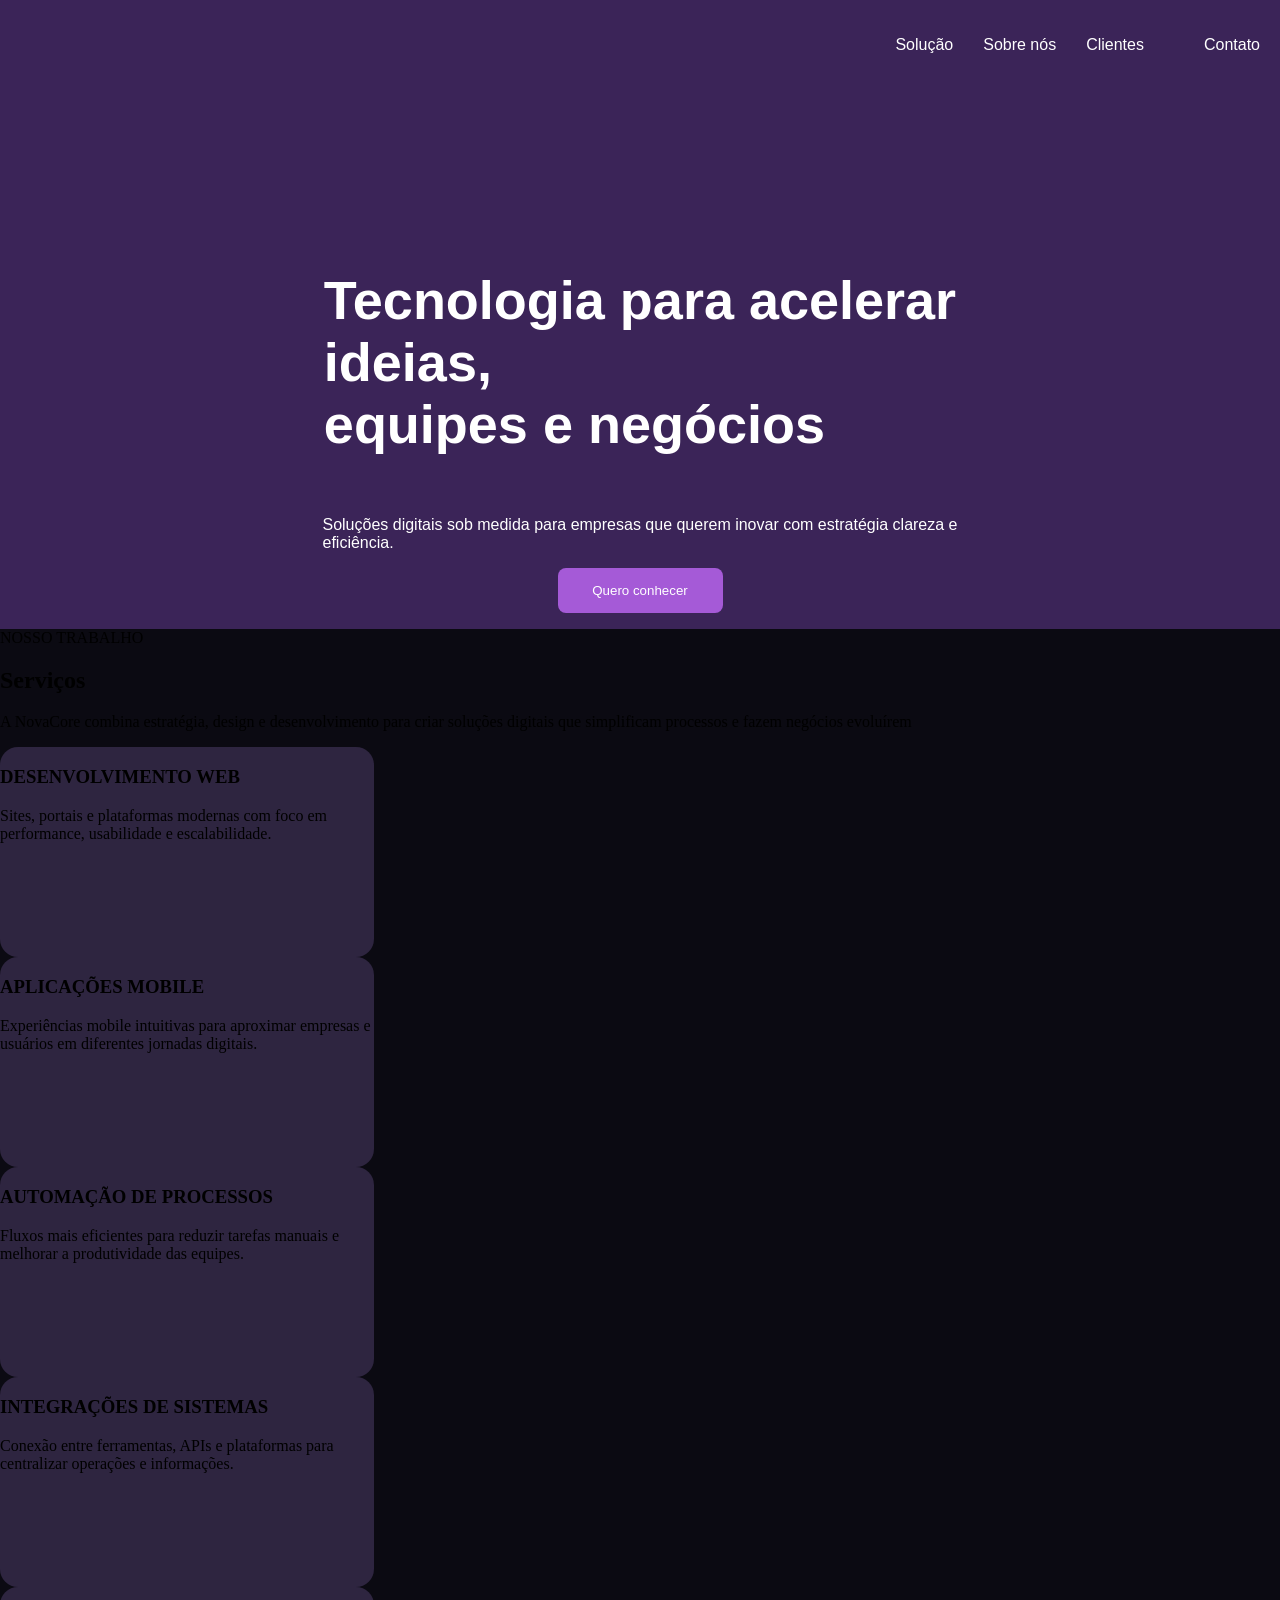
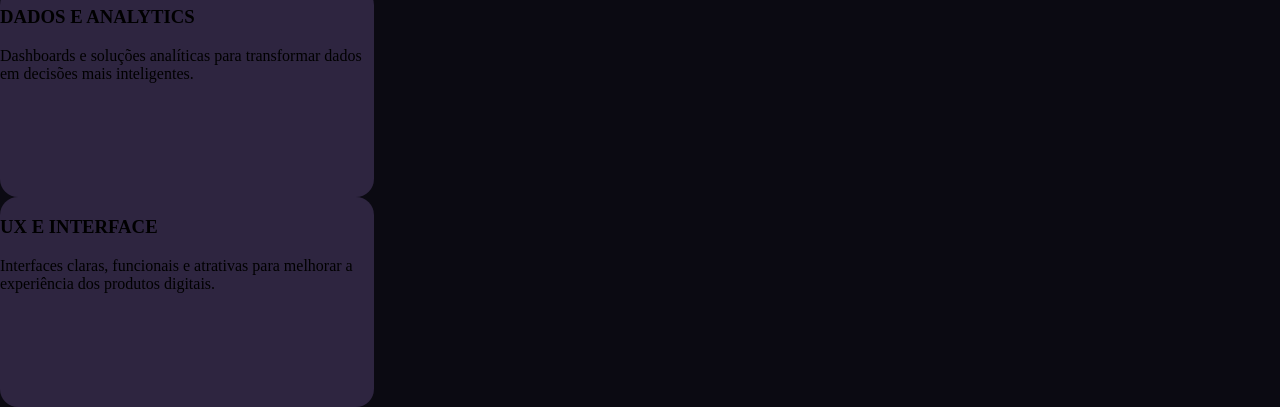
==== aula01/idenx.html @ c2e6a160 "feat:aula01" ====
<!DOCTYPE html>
<html lang="en">
<head>
    <meta charset="UTF-8">
    <meta name="viewport" content="width=device-width, initial-scale=1.0">
    <link rel="stylesheet" href="./style.css">
    <title>Aula01</title>
</head>
<body>
    <main>

        <header>
            <nav>
                
                <ul class="ul">
                    <!-- <p>NovaCore</p> -->
                    <li><a href="">Solução</a></li>
                    <li><a href="">Sobre nós</a></li>
                    <li><a href="">Clientes<C/a></li>
                    <li><a href="">Contato</a></li>
                </ul>
            </nav>
     </header>

     <section class="menu">
        <h1>Tecnologia para acelerar<br>ideias,<br>equipes e negócios</h1>
        <p>Soluções digitais sob medida para empresas que querem inovar com estratégia clareza e <br>eficiência.</p>
        <button>Quero conhecer</button>
    </section>


    <section class="servicos">

        <p>NOSSO TRABALHO</p>
        <h2>Serviços</h2>
        <p>A NovaCore combina estratégia, design e desenvolvimento para criar soluções digitais que simplificam processos e fazem
        negócios evoluírem</p>

        <div class="grid">

            <div class="caixa-1">

                <h3>DESENVOLVIMENTO WEB</h3>
                <p>Sites, portais e plataformas modernas com foco em performance, usabilidade e escalabilidade.</p>

            </div>

            <div class="caixa-1">
            
                <h3>APLICAÇÕES MOBILE</h3>
                <p>Experiências mobile intuitivas para aproximar empresas e usuários em diferentes jornadas digitais.</p>
            
            </div>

            <div class="caixa-1">
            
                <h3>AUTOMAÇÃO DE PROCESSOS</h3>
                <p>Fluxos mais eficientes para reduzir tarefas manuais e melhorar a produtividade das equipes.</p>
            
            </div>

            <div class="caixa-1">
            
                <h3>INTEGRAÇÕES DE SISTEMAS</h3>
                <p>Conexão entre ferramentas, APIs e plataformas para centralizar operações e informações.</p>
            
            </div>

            <div class="caixa-1">
            
                <h3>DADOS E ANALYTICS</h3>
                <p>Dashboards e soluções analíticas para transformar dados em decisões mais inteligentes.</p>
            
            </div>

            <div class="caixa-1">
            
                <h3>UX E INTERFACE</h3>
                <p>Interfaces claras, funcionais e atrativas para melhorar a experiência dos produtos digitais.</p>
            
            </div>


        </div>

    </section>
</main>
    
</body>
</html>
---- aula01/style.css ----
body{
    background-color: #3b2458;
    margin: 0;
    padding: 0;
}

.ul{
    display: flex;
    justify-content: flex-end;
    gap: 30px;
    
    list-style: none;
    padding: 20px;
    color:white;

    a{
        color:white;
        text-decoration: none;
        font-family: Arial, Helvetica, sans-serif;
        
    }
}

.menu{
    display: flex;
    flex-direction: column;
    align-items: center;
    
    margin-top: 150px;
    color:white;

    font-family:Arial, Helvetica, sans-serif;

    h1{
        font-size:54px;
    }

    p {
        font-size: 16px;
    }

    button{

        border: none;
        border-radius: 8px;
        color: white;
        background-color: #a55ad7;

        width: 165px;
        height: 45px;

        cursor: pointer;
    }
}

.servicos{
    background-color: #0b0a12;
}

.grid{
    display: grid;
    
}
.caixa-1{
    background-color: #2e2540;
    border-radius: 18px;
    width: 374px;
    height: 210px;

    padding: 28px, 26px, 28px, 26px;
    gap:14px;
}
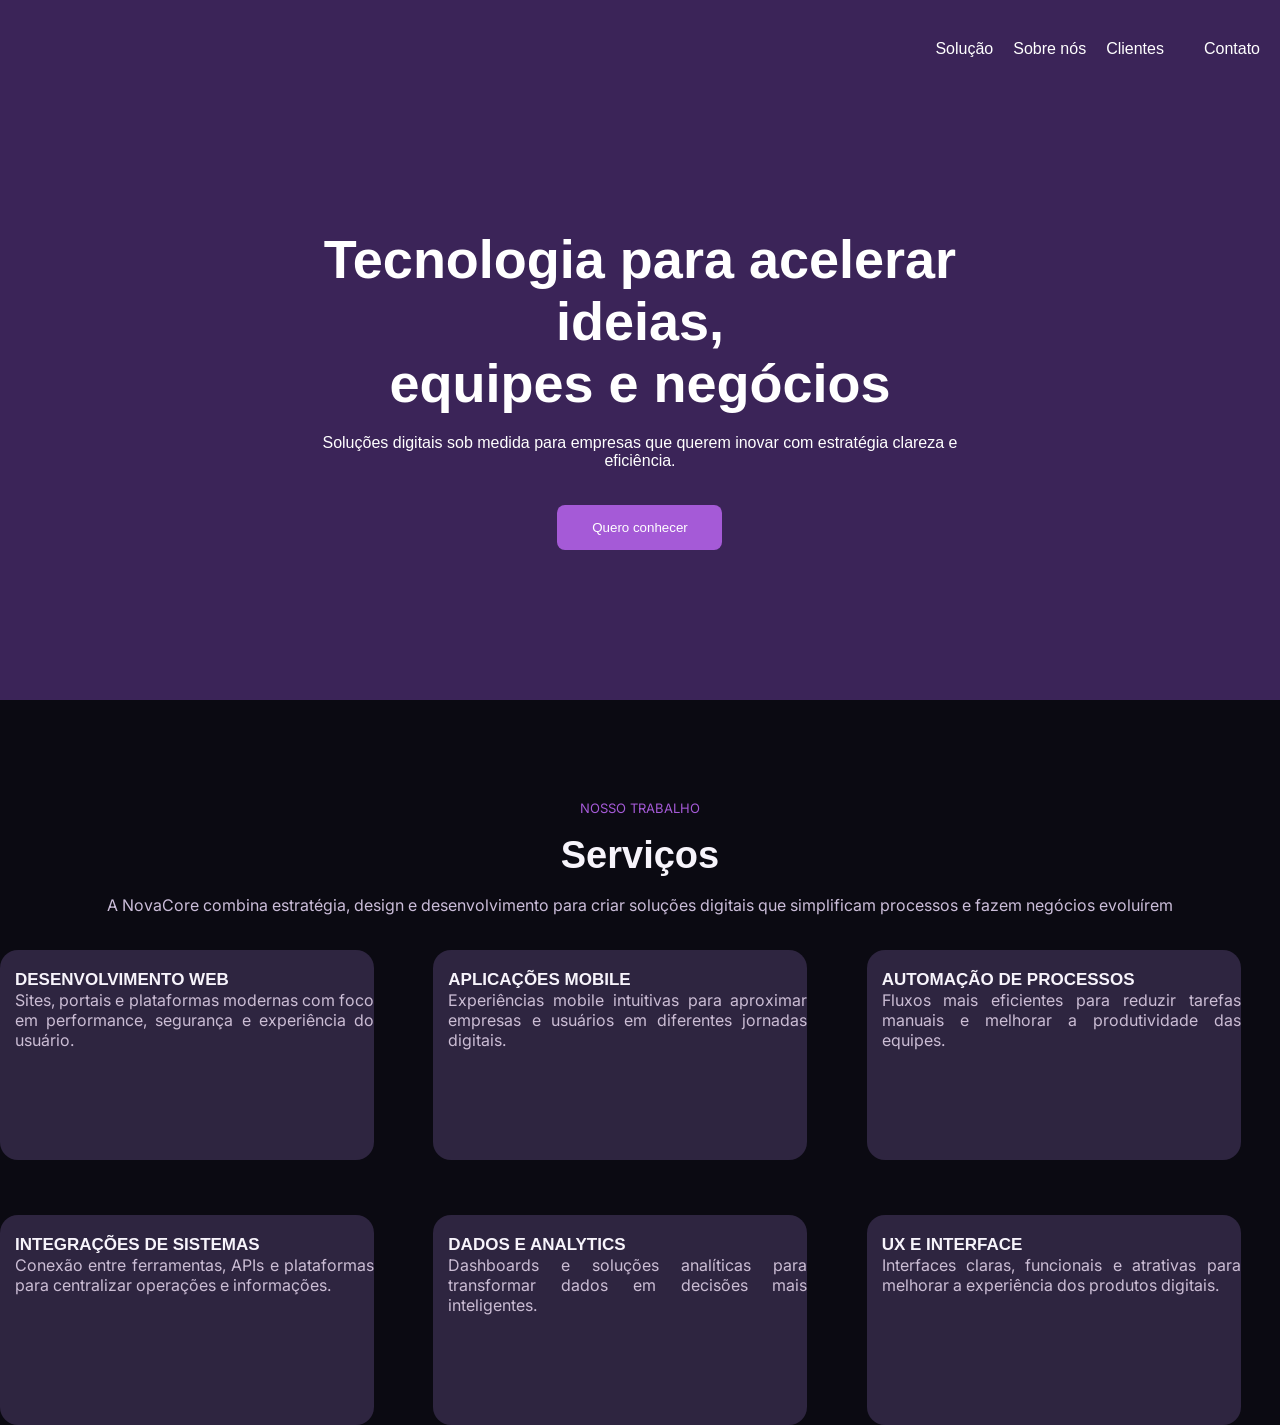
==== commit e1b7cb59: "fix:header-secao" ====
--- a/aula01/idenx.html
+++ b/aula01/idenx.html
@@ -1,90 +1,149 @@
 <!DOCTYPE html>
 <html lang="en">
+
 <head>
     <meta charset="UTF-8">
     <meta name="viewport" content="width=device-width, initial-scale=1.0">
     <link rel="stylesheet" href="./style.css">
     <title>Aula01</title>
 </head>
+
 <body>
-    <main>
+    <header>
+        <div class="container">
+            <div class="logo">
+                <!-- <p>NovaCore</p> -->
+            </div>
 
-        <header>
             <nav>
-                
+
                 <ul class="ul">
-                    <!-- <p>NovaCore</p> -->
+
                     <li><a href="">Solução</a></li>
                     <li><a href="">Sobre nós</a></li>
-                    <li><a href="">Clientes<C/a></li>
+                    <li><a href="">Clientes<C /a>
+                    </li>
                     <li><a href="">Contato</a></li>
+
                 </ul>
             </nav>
-     </header>
 
-     <section class="menu">
-        <h1>Tecnologia para acelerar<br>ideias,<br>equipes e negócios</h1>
-        <p>Soluções digitais sob medida para empresas que querem inovar com estratégia clareza e <br>eficiência.</p>
-        <button>Quero conhecer</button>
-    </section>
+        </div>
 
+    </header>
+
+    <main class="hero">
+
+        <div class="hero-container">
+
+            <h1>Tecnologia para acelerar<br>
+                ideias,<br>
+                equipes e negócios</h1>
+
+            <p>Soluções digitais sob medida para empresas que querem inovar com estratégia clareza e <br>
+                eficiência.</p>
+
+            <button>Quero conhecer</button>
+
+        </div>
+
+
+
+    </main>
 
     <section class="servicos">
 
-        <p>NOSSO TRABALHO</p>
-        <h2>Serviços</h2>
-        <p>A NovaCore combina estratégia, design e desenvolvimento para criar soluções digitais que simplificam processos e fazem
-        negócios evoluírem</p>
+        <div class="servico-text">
+
+            <span>
+                <p>NOSSO TRABALHO</p>
+            </span>
+            <br>
+            <h2>Serviços</h2>
+            <br>
+            <p>A NovaCore combina estratégia, design e desenvolvimento para criar soluções digitais que simplificam
+                processos e fazem negócios evoluírem</p>
+
+        </div>
 
         <div class="grid">
 
             <div class="caixa-1">
 
-                <h3>DESENVOLVIMENTO WEB</h3>
-                <p>Sites, portais e plataformas modernas com foco em performance, usabilidade e escalabilidade.</p>
+
+                <div class="caixa-text">
+
+                    <h3>DESENVOLVIMENTO WEB</h3>
+                    <p>Sites, portais e plataformas modernas com foco em performance, segurança e experiência do
+                        usuário.</p>
+                </div>
+
 
             </div>
 
             <div class="caixa-1">
-            
-                <h3>APLICAÇÕES MOBILE</h3>
-                <p>Experiências mobile intuitivas para aproximar empresas e usuários em diferentes jornadas digitais.</p>
-            
+
+                <div class="caixa-text">
+                    <h3>APLICAÇÕES MOBILE</h3>
+                    <p>Experiências mobile intuitivas para aproximar empresas e usuários em diferentes jornadas
+                        digitais.</p>
+
+                </div>
+
+
             </div>
 
             <div class="caixa-1">
-            
-                <h3>AUTOMAÇÃO DE PROCESSOS</h3>
-                <p>Fluxos mais eficientes para reduzir tarefas manuais e melhorar a produtividade das equipes.</p>
-            
+
+                <div class="caixa-text">
+
+                    <h3>AUTOMAÇÃO DE PROCESSOS</h3>
+                    <p>Fluxos mais eficientes para reduzir tarefas manuais e melhorar a produtividade das equipes.</p>
+
+                </div>
+
+
             </div>
 
             <div class="caixa-1">
-            
-                <h3>INTEGRAÇÕES DE SISTEMAS</h3>
-                <p>Conexão entre ferramentas, APIs e plataformas para centralizar operações e informações.</p>
-            
+
+                <div class="caixa-text">
+
+                    <h3>INTEGRAÇÕES DE SISTEMAS</h3>
+                    <p>Conexão entre ferramentas, APIs e plataformas para centralizar operações e informações.</p>
+
+                </div>
+
             </div>
 
             <div class="caixa-1">
-            
-                <h3>DADOS E ANALYTICS</h3>
-                <p>Dashboards e soluções analíticas para transformar dados em decisões mais inteligentes.</p>
-            
+
+                <div class="caixa-text">
+
+
+                    <h3>DADOS E ANALYTICS</h3>
+                    <p>Dashboards e soluções analíticas para transformar dados em decisões mais inteligentes.</p>
+                </div>
+
+
             </div>
 
             <div class="caixa-1">
-            
-                <h3>UX E INTERFACE</h3>
-                <p>Interfaces claras, funcionais e atrativas para melhorar a experiência dos produtos digitais.</p>
-            
+
+                <div class="caixa-text">
+                    <h3>UX E INTERFACE</h3>
+                    <p>Interfaces claras, funcionais e atrativas para melhorar a experiência dos produtos digitais.</p>
+
+                </div>
             </div>
-
 
         </div>
 
+
     </section>
-</main>
-    
+
+
+
 </body>
+
 </html>
--- a/aula01/style.css
+++ b/aula01/style.css
@@ -1,45 +1,68 @@
-body{
+
+@import url('https://fonts.googleapis.com/css2?family=Inter:ital,opsz,wght@0,14..32,100..900;1,14..32,100..900&display=swap');
+
+
+body {
     background-color: #3b2458;
+}
+
+* {
     margin: 0;
     padding: 0;
+    box-sizing: border-box;
 }
 
-.ul{
+.container {
+    margin: 0;
+    width: 100%;
+    max-width: 1400px;
+    margin-top:20px;
+}
+
+.ul {
     display: flex;
     justify-content: flex-end;
-    gap: 30px;
-    
+    gap: 20px;
+
     list-style: none;
     padding: 20px;
-    color:white;
+    color: white;
 
-    a{
-        color:white;
+    a {
+        color: white;
         text-decoration: none;
         font-family: Arial, Helvetica, sans-serif;
-        
+
     }
 }
 
-.menu{
+.hero {
     display: flex;
-    flex-direction: column;
-    align-items: center;
-    
+    flex-direction: row;
+    justify-content: center;
+
+
+
+}
+
+.hero-container {
+
     margin-top: 150px;
-    color:white;
+    color: white;
+    text-align: center;
 
-    font-family:Arial, Helvetica, sans-serif;
+    font-family: Arial, Helvetica, sans-serif;
 
-    h1{
-        font-size:54px;
+    h1 {
+        font-size: 54px;
     }
 
     p {
         font-size: 16px;
+        margin-top: 20px;
     }
 
-    button{
+    button {
 
         border: none;
         border-radius: 8px;
@@ -48,25 +71,85 @@
 
         width: 165px;
         height: 45px;
+        margin-top: 35px;
 
         cursor: pointer;
     }
+
 }
 
-.servicos{
+.servicos {
     background-color: #0b0a12;
+    margin-top: 150px;
+
 }
 
-.grid{
+.servico-text{
+
+    text-align: center;
+    padding-top: 100px;
+    
+    span p{
+        color:#a55ad7;
+        font-size: 13px;
+        font-family: 'Inter', sans-serif;
+        letter-spacing: 18%;
+        
+
+    }
+
+    h2{
+        font-size: 38px;
+        color:#f7f4fb;
+        font-family:Arial, Helvetica, sans-serif;
+    }
+
+    p{
+        font-size: 16px;
+        color:#cbbdd9;
+        font-family:'Inter', sans-serif;
+    }
+
+}
+
+.grid {
     display: grid;
-    
+    grid-template-columns: repeat(3, 1fr);
+
+    gap: 20px;
+
 }
-.caixa-1{
+
+.caixa-1 {
     background-color: #2e2540;
     border-radius: 18px;
     width: 374px;
     height: 210px;
 
     padding: 28px, 26px, 28px, 26px;
-    gap:14px;
+    gap: 26px;
+
+   
+    margin-top:35px;
+
+
+}
+
+.caixa-text{
+  
+     text-align: justify;
+     margin-top: 20px;
+     margin-left: 15px;
+    h3 {
+        color:#f7f4fb;
+        font-family: Arial, Helvetica, sans-serif;
+        font-size: 17px;
+    }
+
+    p{
+        color:#cbbdd4;
+        font-family: 'Inter', sans-serif;
+        font-size: 16px;
+
+    }
 }
